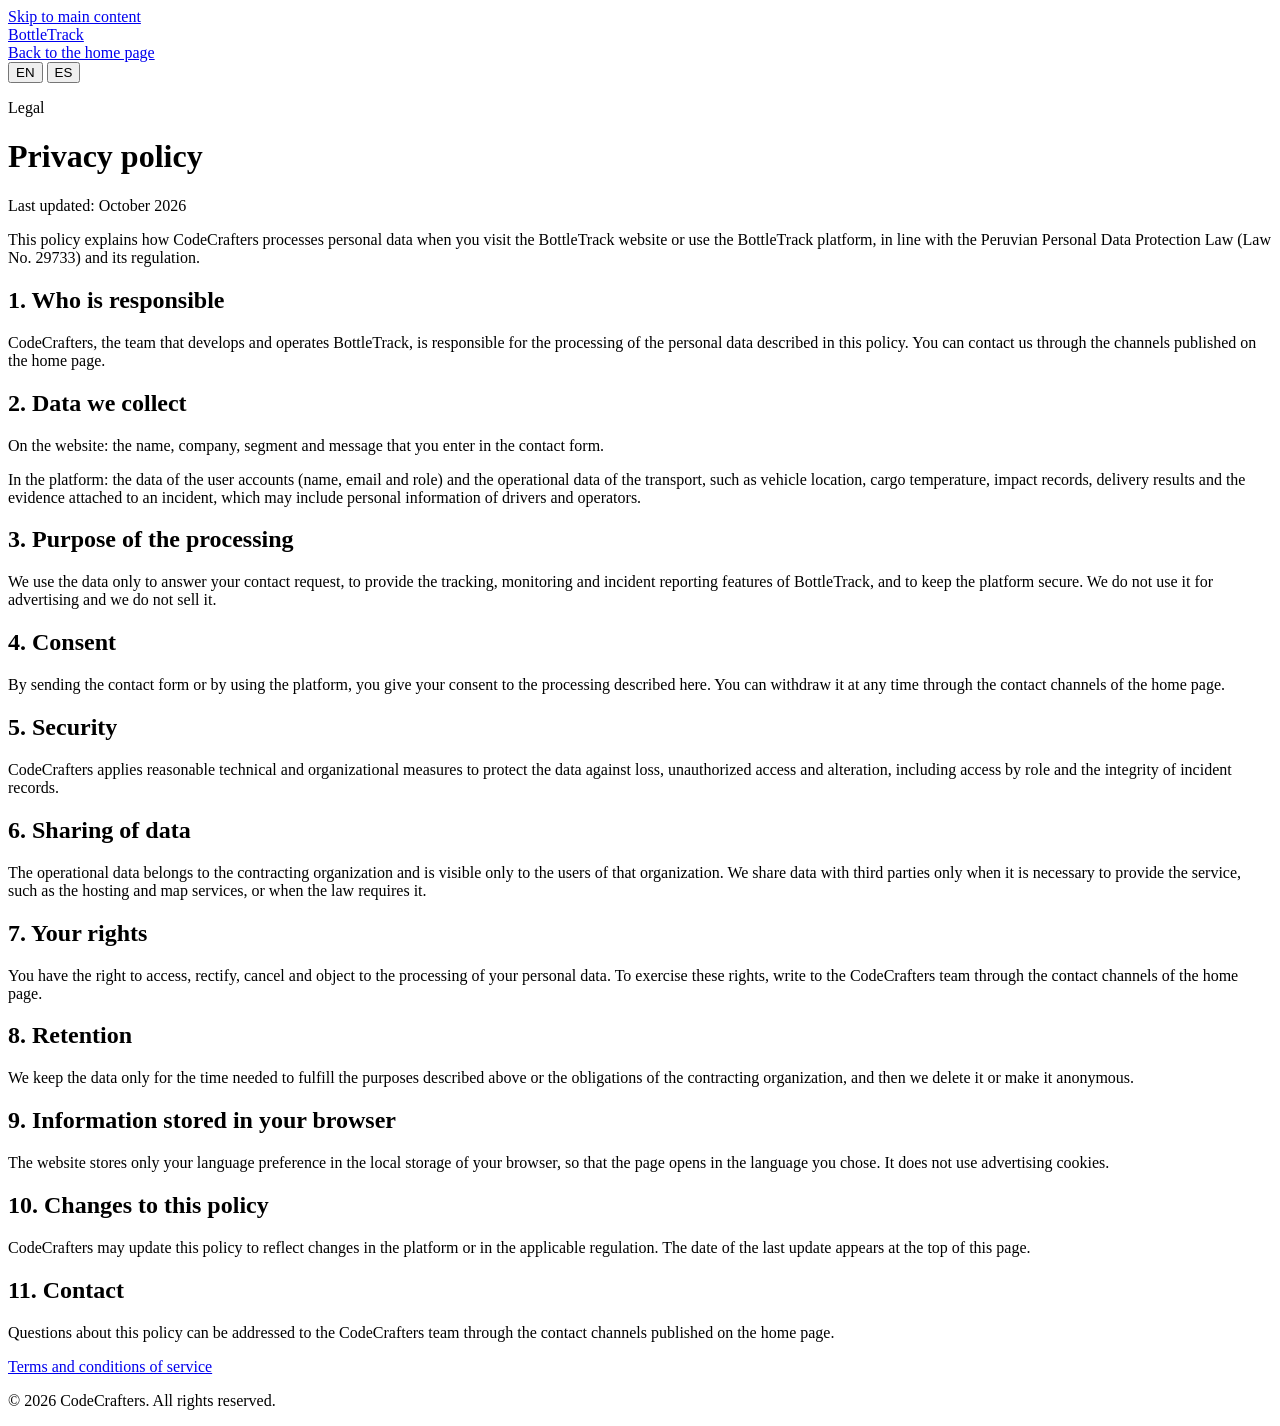
==== privacy-policy.html @ f72e983f "feat(legal): add privacy policy page" ====
<!DOCTYPE html>
<html lang="en">
<head>
    <meta charset="UTF-8">
    <meta name="viewport" content="width=device-width, initial-scale=1.0">
    <link rel="icon" type="image/svg+xml" href="assets/img/favicon.svg">
    <title>Privacy policy | BottleTrack</title>
    <meta name="description" content="Privacy policy of the BottleTrack platform: which personal data CodeCrafters collects, why, and how you can exercise your rights.">
    <meta name="keywords" content="privacy policy, personal data, BottleTrack, CodeCrafters">
    <meta name="author" content="CodeCrafters">
    <link rel="preconnect" href="https://fonts.googleapis.com">
    <link rel="preconnect" href="https://fonts.gstatic.com" crossorigin>
    <link href="https://fonts.googleapis.com/css2?family=Manrope:wght@400;500;600;700&display=swap" rel="stylesheet">
    <link rel="stylesheet" href="assets/css/tokens.css">
    <link rel="stylesheet" href="assets/css/base.css">
    <link rel="stylesheet" href="assets/css/components.css">
    <link rel="stylesheet" href="assets/css/layout.css">
    <link rel="stylesheet" href="assets/css/landing.css">
    <link rel="stylesheet" href="assets/css/legal.css">
</head>
<body>
<a class="skip-link" href="#main" data-i18n="nav.skip">Skip to main content</a>

<header class="site-header">
    <div class="container site-header__inner">
        <a class="brand" href="index.html">
            <span class="brand__mark" aria-hidden="true"></span>
            <span class="brand__name">BottleTrack</span>
        </a>
        <nav class="site-nav" aria-label="Primary">
            <a href="index.html" data-i18n="terms.back">Back to the home page</a>
            <div class="language-switch" role="group" aria-label="Language">
                <button type="button" data-language="en" aria-pressed="true">EN</button>
                <button type="button" data-language="es" aria-pressed="false">ES</button>
            </div>
        </nav>
    </div>
</header>

<main class="container legal" id="main">
    <header class="stack">
        <p class="eyebrow" data-i18n="terms.eyebrow">Legal</p>
        <h1 data-i18n="privacy.title">Privacy policy</h1>
        <p class="muted" data-i18n="privacy.updated">Last updated: October 2026</p>
        <p data-i18n="privacy.intro">This policy explains how CodeCrafters processes personal data when you visit the BottleTrack website or use the BottleTrack platform, in line with the Peruvian Personal Data Protection Law (Law No. 29733) and its regulation.</p>
    </header>

    <section aria-labelledby="controller">
        <h2 id="controller" data-i18n="privacy.controller.title">1. Who is responsible</h2>
        <p data-i18n="privacy.controller.body">CodeCrafters, the team that develops and operates BottleTrack, is responsible for the processing of the personal data described in this policy. You can contact us through the channels published on the home page.</p>
    </section>

    <section aria-labelledby="collected">
        <h2 id="collected" data-i18n="privacy.collected.title">2. Data we collect</h2>
        <p data-i18n="privacy.collected.body1">On the website: the name, company, segment and message that you enter in the contact form.</p>
        <p data-i18n="privacy.collected.body2">In the platform: the data of the user accounts (name, email and role) and the operational data of the transport, such as vehicle location, cargo temperature, impact records, delivery results and the evidence attached to an incident, which may include personal information of drivers and operators.</p>
    </section>

    <section aria-labelledby="purpose">
        <h2 id="purpose" data-i18n="privacy.purpose.title">3. Purpose of the processing</h2>
        <p data-i18n="privacy.purpose.body">We use the data only to answer your contact request, to provide the tracking, monitoring and incident reporting features of BottleTrack, and to keep the platform secure. We do not use it for advertising and we do not sell it.</p>
    </section>

    <section aria-labelledby="consent">
        <h2 id="consent" data-i18n="privacy.consent.title">4. Consent</h2>
        <p data-i18n="privacy.consent.body">By sending the contact form or by using the platform, you give your consent to the processing described here. You can withdraw it at any time through the contact channels of the home page.</p>
    </section>

    <section aria-labelledby="security">
        <h2 id="security" data-i18n="privacy.security.title">5. Security</h2>
        <p data-i18n="privacy.security.body">CodeCrafters applies reasonable technical and organizational measures to protect the data against loss, unauthorized access and alteration, including access by role and the integrity of incident records.</p>
    </section>

    <section aria-labelledby="sharing">
        <h2 id="sharing" data-i18n="privacy.sharing.title">6. Sharing of data</h2>
        <p data-i18n="privacy.sharing.body">The operational data belongs to the contracting organization and is visible only to the users of that organization. We share data with third parties only when it is necessary to provide the service, such as the hosting and map services, or when the law requires it.</p>
    </section>

    <section aria-labelledby="rights">
        <h2 id="rights" data-i18n="privacy.rights.title">7. Your rights</h2>
        <p data-i18n="privacy.rights.body">You have the right to access, rectify, cancel and object to the processing of your personal data. To exercise these rights, write to the CodeCrafters team through the contact channels of the home page.</p>
    </section>

    <section aria-labelledby="retention">
        <h2 id="retention" data-i18n="privacy.retention.title">8. Retention</h2>
        <p data-i18n="privacy.retention.body">We keep the data only for the time needed to fulfill the purposes described above or the obligations of the contracting organization, and then we delete it or make it anonymous.</p>
    </section>

    <section aria-labelledby="storage">
        <h2 id="storage" data-i18n="privacy.storage.title">9. Information stored in your browser</h2>
        <p data-i18n="privacy.storage.body">The website stores only your language preference in the local storage of your browser, so that the page opens in the language you chose. It does not use advertising cookies.</p>
    </section>

    <section aria-labelledby="changes">
        <h2 id="changes" data-i18n="privacy.changes.title">10. Changes to this policy</h2>
        <p data-i18n="privacy.changes.body">CodeCrafters may update this policy to reflect changes in the platform or in the applicable regulation. The date of the last update appears at the top of this page.</p>
    </section>

    <section aria-labelledby="contact">
        <h2 id="contact" data-i18n="privacy.contact.title">11. Contact</h2>
        <p data-i18n="privacy.contact.body">Questions about this policy can be addressed to the CodeCrafters team through the contact channels published on the home page.</p>
    </section>
</main>

<footer class="site-footer">
    <div class="container site-footer__legal">
        <p><a href="terms-of-service.html" data-i18n="footer.terms">Terms and conditions of service</a></p>
        <p data-i18n="footer.copyright">&copy; 2026 CodeCrafters. All rights reserved.</p>
    </div>
</footer>

<script src="assets/js/translations.js"></script>
<script src="assets/js/i18n.js"></script>
</body>
</html>
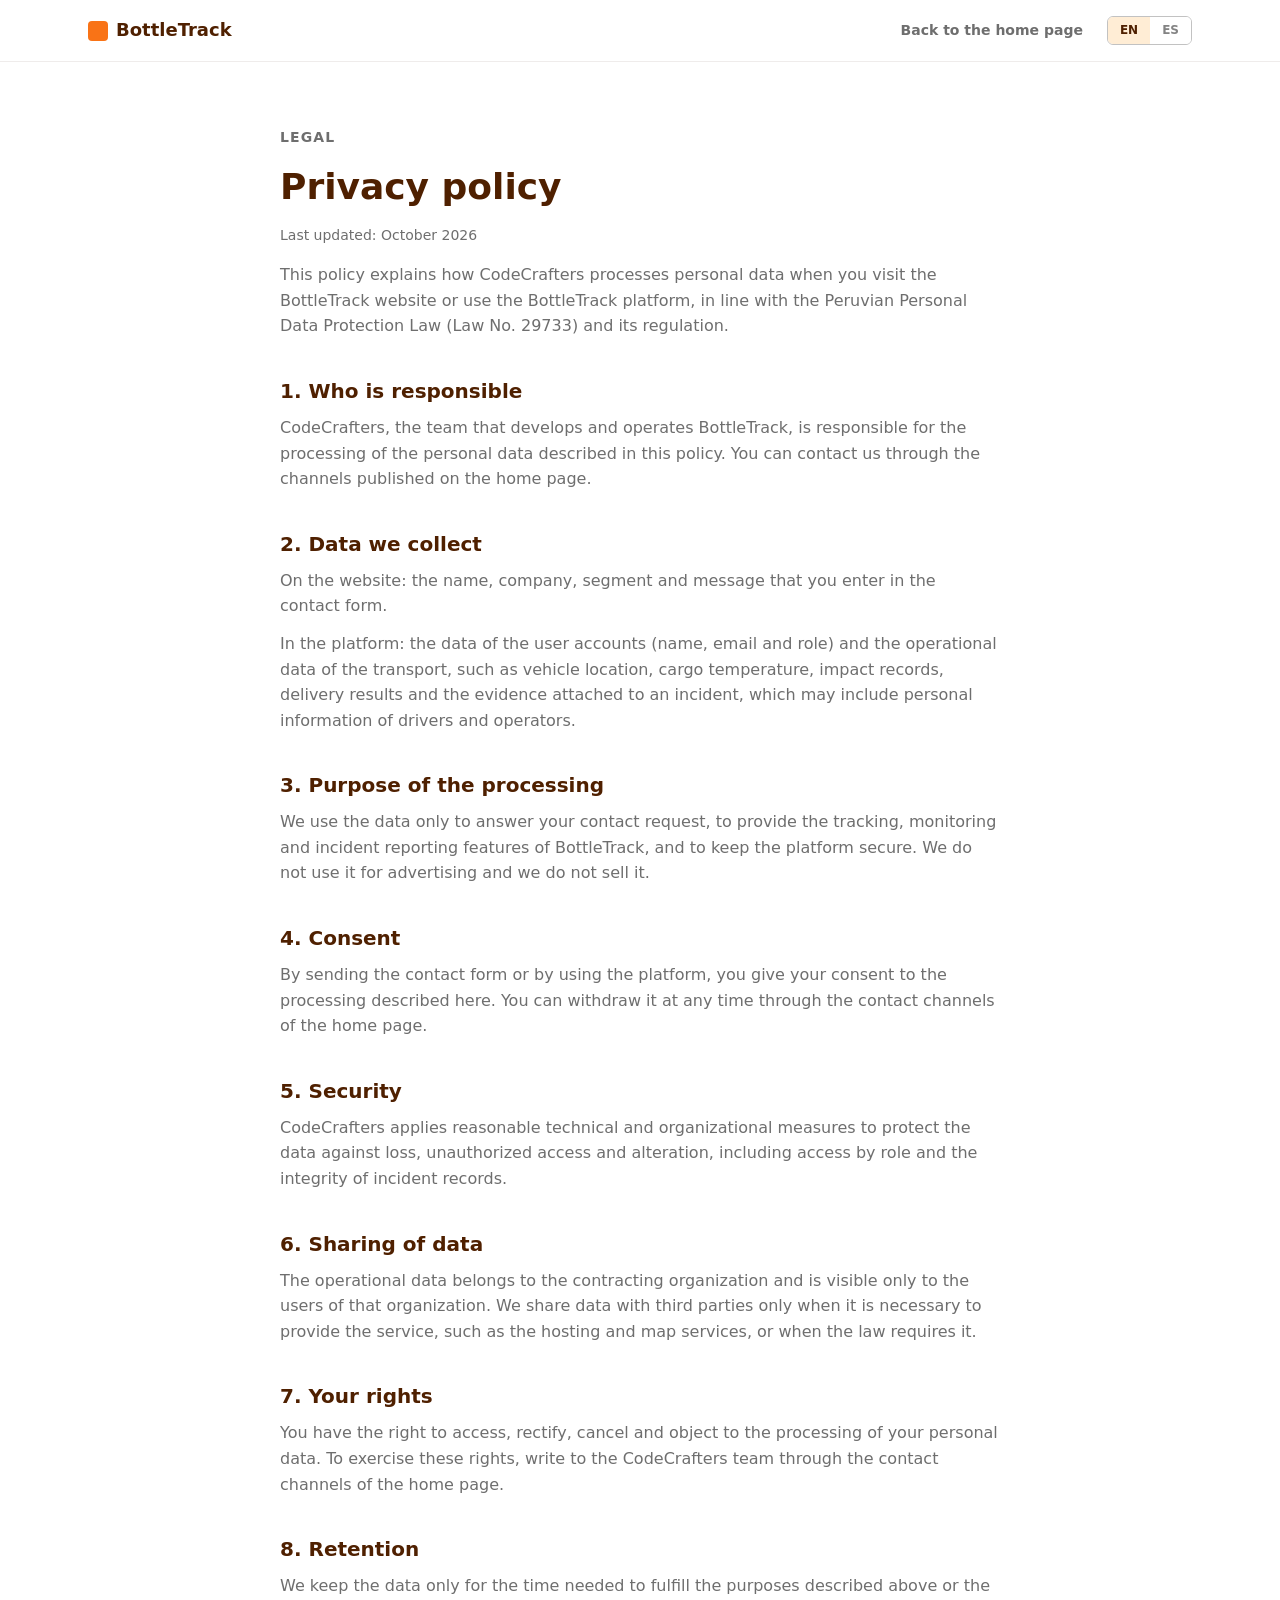
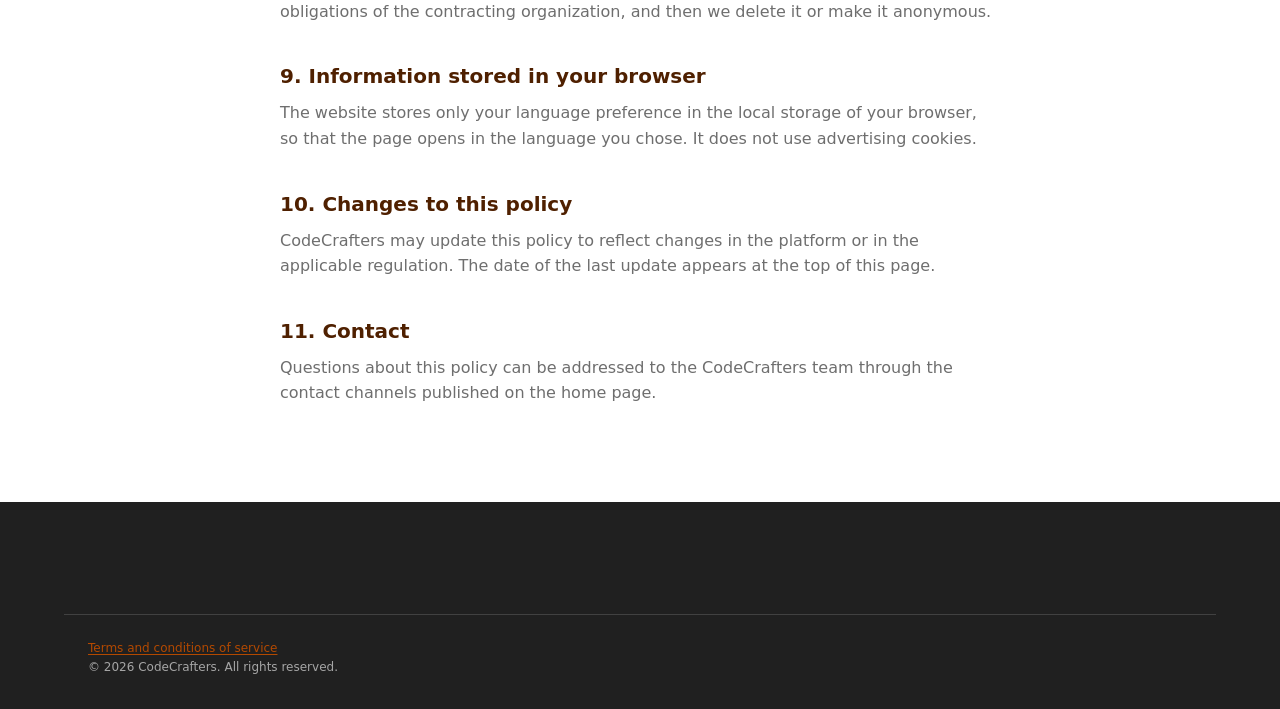
==== commit cb71070e: "refactor(assets): rename asset folders to styles, images and scripts" ====
--- a/privacy-policy.html
+++ b/privacy-policy.html
@@ -3,7 +3,7 @@
 <head>
     <meta charset="UTF-8">
     <meta name="viewport" content="width=device-width, initial-scale=1.0">
-    <link rel="icon" type="image/svg+xml" href="assets/img/favicon.svg">
+    <link rel="icon" type="image/svg+xml" href="assets/images/favicon.svg">
     <title>Privacy policy | BottleTrack</title>
     <meta name="description" content="Privacy policy of the BottleTrack platform: which personal data CodeCrafters collects, why, and how you can exercise your rights.">
     <meta name="keywords" content="privacy policy, personal data, BottleTrack, CodeCrafters">
@@ -11,12 +11,12 @@
     <link rel="preconnect" href="https://fonts.googleapis.com">
     <link rel="preconnect" href="https://fonts.gstatic.com" crossorigin>
     <link href="https://fonts.googleapis.com/css2?family=Manrope:wght@400;500;600;700&display=swap" rel="stylesheet">
-    <link rel="stylesheet" href="assets/css/tokens.css">
-    <link rel="stylesheet" href="assets/css/base.css">
-    <link rel="stylesheet" href="assets/css/components.css">
-    <link rel="stylesheet" href="assets/css/layout.css">
-    <link rel="stylesheet" href="assets/css/landing.css">
-    <link rel="stylesheet" href="assets/css/legal.css">
+    <link rel="stylesheet" href="assets/styles/tokens.css">
+    <link rel="stylesheet" href="assets/styles/base.css">
+    <link rel="stylesheet" href="assets/styles/components.css">
+    <link rel="stylesheet" href="assets/styles/layout.css">
+    <link rel="stylesheet" href="assets/styles/landing.css">
+    <link rel="stylesheet" href="assets/styles/legal.css">
 </head>
 <body>
 <a class="skip-link" href="#main" data-i18n="nav.skip">Skip to main content</a>
@@ -109,7 +109,7 @@
     </div>
 </footer>
 
-<script src="assets/js/translations.js"></script>
-<script src="assets/js/i18n.js"></script>
+<script src="assets/scripts/translations.js"></script>
+<script src="assets/scripts/i18n.js"></script>
 </body>
 </html>
--- a/assets/styles/tokens.css
+++ b/assets/styles/tokens.css
@@ -0,0 +1,105 @@
+:root {
+    --background: #ffffff;
+    --foreground: #303030;
+    --chrome: #202020;
+    --surface: #ffffff;
+    --surface-muted: #f6f2ef;
+
+    --primary: #f97316;
+    --primary-mid: #b34900;
+    --primary-dark: #4f2000;
+    --primary-foreground: #ffffff;
+    --primary-soft: #ffedd5;
+
+    --line: #efeceb;
+    --border: #ded8d3;
+    --control: #c2c2c2;
+    --control-hover: #a3a3a3;
+
+    --danger: #e7000b;
+    --danger-strong: #c10007;
+    --danger-soft: #ffe2e2;
+
+    --warning: #eab308;
+    --warning-strong: #854d0e;
+    --warning-soft: #fef9c3;
+
+    --success: #30b875;
+    --success-strong: #044137;
+    --success-soft: #e0f5eb;
+
+    --info: #155dfc;
+    --info-strong: #1447e6;
+    --info-soft: #dbeafe;
+
+    --disabled: #eae7e5;
+    --disabled-ink: #a09a96;
+
+    --ink-80: color-mix(in srgb, var(--foreground) 80%, transparent);
+    --ink-70: color-mix(in srgb, var(--foreground) 70%, transparent);
+    --ink-60: color-mix(in srgb, var(--foreground) 60%, transparent);
+    --ink-50: color-mix(in srgb, var(--foreground) 50%, transparent);
+    --ink-40: color-mix(in srgb, var(--foreground) 40%, transparent);
+
+    --fill-5: color-mix(in srgb, var(--foreground) 5%, transparent);
+    --fill-10: color-mix(in srgb, var(--foreground) 10%, transparent);
+    --fill-20: color-mix(in srgb, var(--foreground) 20%, transparent);
+    --fill-40: color-mix(in srgb, var(--foreground) 40%, transparent);
+
+    --font-sans: "Manrope", "Segoe UI", system-ui, -apple-system, sans-serif;
+    --font-mono: ui-monospace, "SFMono-Regular", "Cascadia Code", Menlo, monospace;
+
+    --text-2xs: 0.625rem;
+    --text-xs: 0.75rem;
+    --text-sm: 0.875rem;
+    --text-base: 1rem;
+    --text-lg: 1.125rem;
+    --text-xl: 1.25rem;
+    --text-2xl: 1.5rem;
+    --text-3xl: 1.875rem;
+    --text-4xl: 2.25rem;
+    --text-5xl: 3rem;
+
+    --weight-regular: 400;
+    --weight-medium: 500;
+    --weight-semibold: 600;
+    --weight-bold: 700;
+
+    --leading-tight: 1.2;
+    --leading-snug: 1.35;
+    --leading-normal: 1.6;
+
+    --space-1: 0.25rem;
+    --space-2: 0.5rem;
+    --space-3: 0.75rem;
+    --space-4: 1rem;
+    --space-5: 1.25rem;
+    --space-6: 1.5rem;
+    --space-8: 2rem;
+    --space-10: 2.5rem;
+    --space-12: 3rem;
+    --space-16: 4rem;
+    --space-20: 5rem;
+    --space-24: 6rem;
+
+    --radius-sm: 0.25rem;
+    --radius-md: 0.375rem;
+    --radius-lg: 0.625rem;
+    --radius-xl: 1rem;
+    --radius-full: 9999px;
+
+    --shadow-sm: 0 1px 2px color-mix(in srgb, var(--foreground) 8%, transparent);
+    --shadow-md: 0 4px 12px color-mix(in srgb, var(--foreground) 10%, transparent);
+    --shadow-lg: 0 12px 32px color-mix(in srgb, var(--foreground) 14%, transparent);
+
+    --container: 72rem;
+    --transition: 160ms ease;
+}
+
+@media (max-width: 48rem) {
+    :root {
+        --text-5xl: 2.25rem;
+        --text-4xl: 1.875rem;
+        --text-3xl: 1.5rem;
+    }
+}
--- a/assets/styles/base.css
+++ b/assets/styles/base.css
@@ -0,0 +1,174 @@
+*,
+*::before,
+*::after {
+    box-sizing: border-box;
+}
+
+* {
+    margin: 0;
+}
+
+html {
+    -webkit-text-size-adjust: 100%;
+    scroll-behavior: smooth;
+}
+
+body {
+    background: var(--background);
+    color: var(--foreground);
+    font-family: var(--font-sans);
+    font-size: var(--text-base);
+    line-height: var(--leading-normal);
+    -webkit-font-smoothing: antialiased;
+}
+
+img,
+picture,
+svg,
+video {
+    display: block;
+    max-width: 100%;
+    height: auto;
+}
+
+input,
+button,
+textarea,
+select {
+    font: inherit;
+    color: inherit;
+}
+
+h1,
+h2,
+h3,
+h4 {
+    color: var(--primary-dark);
+    font-weight: var(--weight-bold);
+    line-height: var(--leading-tight);
+    text-wrap: balance;
+}
+
+h1 {
+    font-size: var(--text-4xl);
+}
+
+h2 {
+    font-size: var(--text-3xl);
+}
+
+h3 {
+    font-size: var(--text-xl);
+}
+
+h4 {
+    font-size: var(--text-lg);
+}
+
+p {
+    text-wrap: pretty;
+}
+
+a {
+    color: var(--primary-mid);
+    text-underline-offset: 0.2em;
+}
+
+a:hover {
+    color: var(--primary-dark);
+}
+
+code {
+    font-family: var(--font-mono);
+    font-size: var(--text-xs);
+    background: var(--fill-5);
+    padding: 0.1em 0.35em;
+    border-radius: var(--radius-sm);
+}
+
+:focus-visible {
+    outline: 2px solid var(--primary-mid);
+    outline-offset: 2px;
+    border-radius: var(--radius-sm);
+}
+
+.container {
+    width: 100%;
+    max-width: var(--container);
+    margin-inline: auto;
+    padding-inline: var(--space-6);
+}
+
+.section {
+    padding-block: var(--space-20);
+}
+
+.section--muted {
+    background: var(--surface-muted);
+}
+
+.stack {
+    display: flex;
+    flex-direction: column;
+    gap: var(--space-4);
+}
+
+.grid {
+    display: grid;
+    gap: var(--space-4);
+}
+
+.eyebrow {
+    color: var(--primary-mid);
+    font-size: var(--text-sm);
+    font-weight: var(--weight-bold);
+    letter-spacing: 0.08em;
+    text-transform: uppercase;
+}
+
+.lead {
+    color: var(--ink-70);
+    font-size: var(--text-lg);
+    max-width: 60ch;
+}
+
+.muted {
+    color: var(--ink-60);
+    font-size: var(--text-sm);
+}
+
+.divider {
+    height: 1px;
+    background: var(--line);
+    border: 0;
+}
+
+.visually-hidden {
+    position: absolute;
+    width: 1px;
+    height: 1px;
+    padding: 0;
+    overflow: hidden;
+    clip: rect(0 0 0 0);
+    white-space: nowrap;
+    border: 0;
+}
+
+@media (max-width: 48rem) {
+    .section {
+        padding-block: var(--space-12);
+    }
+}
+
+@media (prefers-reduced-motion: reduce) {
+    html {
+        scroll-behavior: auto;
+    }
+
+    *,
+    *::before,
+    *::after {
+        transition-duration: 0.01ms !important;
+        animation-duration: 0.01ms !important;
+    }
+}
--- a/assets/styles/components.css
+++ b/assets/styles/components.css
@@ -0,0 +1,151 @@
+.button {
+    display: inline-flex;
+    align-items: center;
+    justify-content: center;
+    gap: var(--space-2);
+    padding: var(--space-3) var(--space-6);
+    border: 1px solid transparent;
+    border-radius: var(--radius-md);
+    font-size: var(--text-sm);
+    font-weight: var(--weight-bold);
+    text-decoration: none;
+    cursor: pointer;
+    transition: background var(--transition), border-color var(--transition), color var(--transition);
+}
+
+.button--primary {
+    background: var(--primary);
+    color: var(--primary-foreground);
+}
+
+.button--primary:hover {
+    background: var(--primary-mid);
+    color: var(--primary-foreground);
+}
+
+.button--secondary {
+    background: var(--surface);
+    border-color: var(--control);
+    color: var(--primary-dark);
+}
+
+.button--secondary:hover {
+    border-color: var(--control-hover);
+    background: var(--fill-5);
+    color: var(--primary-dark);
+}
+
+.button--ghost {
+    background: transparent;
+    color: var(--primary-mid);
+}
+
+.button--ghost:hover {
+    background: var(--primary-soft);
+    color: var(--primary-dark);
+}
+
+.button:disabled,
+.button[aria-disabled="true"] {
+    background: var(--disabled);
+    border-color: transparent;
+    color: var(--disabled-ink);
+    cursor: not-allowed;
+}
+
+.card {
+    background: var(--surface);
+    border: 1px solid var(--border);
+    border-radius: var(--radius-lg);
+    padding: var(--space-6);
+}
+
+.card--interactive {
+    border-color: var(--control);
+    transition: border-color var(--transition), box-shadow var(--transition);
+}
+
+.card--interactive:hover {
+    border-color: var(--control-hover);
+    box-shadow: var(--shadow-md);
+}
+
+.chip {
+    display: inline-flex;
+    align-items: center;
+    gap: var(--space-2);
+    padding: var(--space-1) var(--space-3);
+    border-radius: var(--radius-full);
+    font-size: var(--text-xs);
+    font-weight: var(--weight-bold);
+}
+
+.chip--danger {
+    background: var(--danger-soft);
+    color: var(--danger-strong);
+}
+
+.chip--warning {
+    background: var(--warning-soft);
+    color: var(--warning-strong);
+}
+
+.chip--success {
+    background: var(--success-soft);
+    color: var(--success-strong);
+}
+
+.chip--info {
+    background: var(--info-soft);
+    color: var(--info-strong);
+}
+
+.field {
+    display: flex;
+    flex-direction: column;
+    gap: var(--space-2);
+}
+
+.field label {
+    font-size: var(--text-sm);
+    font-weight: var(--weight-semibold);
+}
+
+.input {
+    padding: var(--space-3) var(--space-4);
+    background: var(--surface);
+    border: 1px solid var(--control);
+    border-radius: var(--radius-md);
+    font-size: var(--text-sm);
+}
+
+.input:hover {
+    border-color: var(--control-hover);
+}
+
+.input::placeholder {
+    color: var(--ink-40);
+}
+
+.input:disabled {
+    background: var(--disabled);
+    border-color: transparent;
+    color: var(--disabled-ink);
+}
+
+.skip-link {
+    position: absolute;
+    left: var(--space-4);
+    top: calc(var(--space-4) * -6);
+    padding: var(--space-3) var(--space-4);
+    background: var(--primary-dark);
+    color: var(--primary-foreground);
+    border-radius: var(--radius-md);
+    z-index: 100;
+    transition: top var(--transition);
+}
+
+.skip-link:focus {
+    top: var(--space-4);
+    color: var(--primary-foreground);
+}
--- a/assets/styles/layout.css
+++ b/assets/styles/layout.css
@@ -0,0 +1,189 @@
+.site-header {
+    position: sticky;
+    top: 0;
+    z-index: 50;
+    background: color-mix(in srgb, var(--background) 92%, transparent);
+    backdrop-filter: blur(8px);
+    border-bottom: 1px solid var(--line);
+}
+
+.site-header__inner {
+    display: flex;
+    align-items: center;
+    justify-content: space-between;
+    gap: var(--space-4);
+    padding-block: var(--space-4);
+}
+
+.brand {
+    display: inline-flex;
+    align-items: center;
+    gap: var(--space-2);
+    color: var(--primary-dark);
+    font-weight: var(--weight-bold);
+    font-size: var(--text-lg);
+    text-decoration: none;
+}
+
+.brand__mark {
+    width: 1.25rem;
+    height: 1.25rem;
+    border-radius: var(--radius-sm);
+    background: var(--primary);
+}
+
+.brand--inverse {
+    color: var(--primary-foreground);
+}
+
+.site-nav {
+    display: flex;
+    align-items: center;
+    gap: var(--space-6);
+}
+
+.site-nav a {
+    color: var(--ink-70);
+    font-size: var(--text-sm);
+    font-weight: var(--weight-semibold);
+    text-decoration: none;
+}
+
+.site-nav a:hover {
+    color: var(--primary-mid);
+}
+
+.site-nav .button {
+    color: var(--primary-foreground);
+}
+
+.language-switch {
+    display: inline-flex;
+    border: 1px solid var(--control);
+    border-radius: var(--radius-md);
+    overflow: hidden;
+}
+
+.language-switch button {
+    padding: var(--space-1) var(--space-3);
+    background: var(--surface);
+    border: 0;
+    font-size: var(--text-xs);
+    font-weight: var(--weight-bold);
+    color: var(--ink-60);
+    cursor: pointer;
+}
+
+.language-switch button[aria-pressed="true"] {
+    background: var(--primary-soft);
+    color: var(--primary-dark);
+}
+
+.nav-toggle {
+    display: none;
+    width: 2.5rem;
+    height: 2.5rem;
+    align-items: center;
+    justify-content: center;
+    background: var(--surface);
+    border: 1px solid var(--control);
+    border-radius: var(--radius-md);
+    cursor: pointer;
+}
+
+.nav-toggle__bar,
+.nav-toggle__bar::before,
+.nav-toggle__bar::after {
+    display: block;
+    width: 1rem;
+    height: 2px;
+    background: var(--foreground);
+    border-radius: var(--radius-full);
+}
+
+.nav-toggle__bar::before,
+.nav-toggle__bar::after {
+    content: "";
+    position: relative;
+}
+
+.nav-toggle__bar::before {
+    top: -5px;
+}
+
+.nav-toggle__bar::after {
+    top: 3px;
+}
+
+.site-footer {
+    background: var(--chrome);
+    color: var(--background);
+    padding-block: var(--space-16) var(--space-8);
+}
+
+.site-footer__inner {
+    display: flex;
+    flex-wrap: wrap;
+    justify-content: space-between;
+    gap: var(--space-8);
+}
+
+.site-footer__text {
+    color: color-mix(in srgb, var(--background) 70%, transparent);
+    font-size: var(--text-sm);
+    max-width: 34ch;
+}
+
+.site-footer__nav {
+    display: flex;
+    flex-direction: column;
+    gap: var(--space-3);
+}
+
+.site-footer__nav a {
+    color: color-mix(in srgb, var(--background) 80%, transparent);
+    font-size: var(--text-sm);
+    text-decoration: none;
+}
+
+.site-footer__title {
+    color: var(--background);
+    font-size: var(--text-sm);
+    font-weight: var(--weight-semibold);
+}
+
+.site-footer__nav a:hover {
+    color: var(--background);
+}
+
+.site-footer__legal {
+    margin-top: var(--space-12);
+    padding-top: var(--space-6);
+    border-top: 1px solid color-mix(in srgb, var(--background) 15%, transparent);
+    color: color-mix(in srgb, var(--background) 60%, transparent);
+    font-size: var(--text-xs);
+}
+
+@media (max-width: 48rem) {
+    .nav-toggle {
+        display: inline-flex;
+    }
+
+    .site-nav {
+        display: none;
+        position: absolute;
+        left: 0;
+        right: 0;
+        top: 100%;
+        flex-direction: column;
+        align-items: flex-start;
+        gap: var(--space-4);
+        padding: var(--space-5) var(--space-6);
+        background: var(--surface);
+        border-bottom: 1px solid var(--border);
+    }
+
+    .site-nav[data-open="true"] {
+        display: flex;
+    }
+}
--- a/assets/styles/landing.css
+++ b/assets/styles/landing.css
@@ -0,0 +1,452 @@
+.hero {
+    padding-block: var(--space-24) var(--space-20);
+}
+
+.hero__inner {
+    display: grid;
+    grid-template-columns: 1.1fr 0.9fr;
+    align-items: center;
+    gap: var(--space-16);
+}
+
+.hero__copy {
+    display: flex;
+    flex-direction: column;
+    gap: var(--space-5);
+}
+
+.hero__copy h1 {
+    font-size: var(--text-5xl);
+}
+
+.hero__actions {
+    display: flex;
+    flex-wrap: wrap;
+    gap: var(--space-3);
+    margin-top: var(--space-2);
+}
+
+.hero__panel {
+    display: flex;
+    flex-direction: column;
+    gap: var(--space-3);
+}
+
+.panel {
+    display: flex;
+    flex-direction: column;
+    background: var(--surface);
+    border: 1px solid var(--border);
+    border-radius: var(--radius-xl);
+    box-shadow: var(--shadow-lg);
+    padding: var(--space-2) var(--space-5) var(--space-5);
+}
+
+.panel__row {
+    display: flex;
+    align-items: center;
+    justify-content: space-between;
+    gap: var(--space-4);
+    padding-block: var(--space-4);
+}
+
+.panel__row + .panel__row {
+    border-top: 1px solid var(--line);
+}
+
+.panel__label {
+    color: var(--ink-60);
+    font-size: var(--text-sm);
+}
+
+.panel__value {
+    font-weight: var(--weight-bold);
+    color: var(--primary-dark);
+}
+
+.panel__progress {
+    height: 0.5rem;
+    margin-top: var(--space-4);
+    background: var(--fill-10);
+    border-radius: var(--radius-full);
+    overflow: hidden;
+}
+
+.panel__progress span {
+    display: block;
+    height: 100%;
+    background: var(--primary);
+}
+
+.figure-grid,
+.feature-grid,
+.step-list {
+    display: grid;
+    gap: var(--space-4);
+    list-style: none;
+    padding: 0;
+    margin-top: var(--space-4);
+}
+
+.figure-grid,
+.feature-grid {
+    grid-template-columns: repeat(auto-fit, minmax(17rem, 1fr));
+}
+
+.step-list {
+    grid-template-columns: repeat(auto-fit, minmax(15rem, 1fr));
+}
+
+.figure-grid__value {
+    color: var(--primary-dark);
+    font-size: var(--text-xl);
+    font-weight: var(--weight-bold);
+    margin-bottom: var(--space-2);
+}
+
+.feature-grid .card {
+    display: flex;
+    flex-direction: column;
+    gap: var(--space-3);
+}
+
+.feature-grid .button {
+    margin-top: auto;
+    align-self: flex-start;
+}
+
+.check-list {
+    display: flex;
+    flex-direction: column;
+    gap: var(--space-2);
+    list-style: none;
+    padding: 0;
+    font-size: var(--text-sm);
+}
+
+.check-list li {
+    position: relative;
+    padding-left: var(--space-6);
+}
+
+.check-list li::before {
+    content: "";
+    position: absolute;
+    left: 0;
+    top: 0.5em;
+    width: 0.5rem;
+    height: 0.5rem;
+    border-radius: var(--radius-full);
+    background: var(--primary);
+}
+
+.step-list__number {
+    display: inline-flex;
+    align-items: center;
+    justify-content: center;
+    width: 2rem;
+    height: 2rem;
+    margin-bottom: var(--space-3);
+    background: var(--primary-soft);
+    color: var(--primary-dark);
+    border-radius: var(--radius-full);
+    font-weight: var(--weight-bold);
+}
+
+.video-frame {
+    display: flex;
+    align-items: center;
+    justify-content: center;
+    aspect-ratio: 16 / 9;
+    margin-top: var(--space-4);
+    background: var(--surface);
+    border: 1px solid var(--control);
+    border-radius: var(--radius-lg);
+}
+
+.video-frame iframe {
+    width: 100%;
+    height: 100%;
+    border: 0;
+    border-radius: var(--radius-lg);
+}
+
+@media (max-width: 60rem) {
+    .hero__inner {
+        grid-template-columns: 1fr;
+        gap: var(--space-10);
+    }
+}
+
+@media (max-width: 48rem) {
+    .hero {
+        padding-block: var(--space-12);
+    }
+}
+
+/* Modificaciones adicionales solo para BottleTrack */
+
+.product-screenshots {
+    display: grid;
+    grid-template-columns: repeat(2, minmax(0, 1fr));
+    gap: var(--space-5);
+    width: 100%;
+    margin-top: var(--space-4);
+    align-items: start;
+}
+
+.product-screenshots img {
+    display: block;
+    width: 100%;
+    height: auto;
+    max-width: 100%;
+    object-fit: contain;
+    border-radius: var(--radius-lg);
+}
+
+@media (max-width: 48rem) {
+    .product-screenshots {
+        grid-template-columns: 1fr;
+    }
+}
+
+.contact {
+    display: grid;
+    grid-template-columns: repeat(2, minmax(0, 1fr));
+    gap: var(--space-12);
+    align-items: start;
+}
+
+.contact__form {
+    display: flex;
+    flex-direction: column;
+    gap: var(--space-4);
+}
+
+.contact__form .input {
+    width: 100%;
+    font-family: inherit;
+}
+
+.contact__status {
+    color: var(--success-strong);
+    font-size: var(--text-sm);
+    font-weight: var(--weight-semibold);
+}
+
+@media (max-width: 48rem) {
+    .contact {
+        grid-template-columns: 1fr;
+        gap: var(--space-8);
+    }
+}
+
+/* =========================================
+   VIDEO PLACEHOLDERS
+========================================= */
+
+.video-placeholder {
+    min-height: 360px;
+    padding: var(--space-8);
+    background:
+        linear-gradient(
+            135deg,
+            var(--surface-muted),
+            var(--primary-soft)
+        );
+    border: 2px dashed var(--control);
+    text-align: center;
+}
+
+.video-placeholder__content {
+    display: flex;
+    flex-direction: column;
+    align-items: center;
+    justify-content: center;
+    gap: var(--space-3);
+    max-width: 32rem;
+}
+
+.video-placeholder__icon {
+    display: flex;
+    align-items: center;
+    justify-content: center;
+    width: 4rem;
+    height: 4rem;
+    border-radius: var(--radius-full);
+    background: var(--primary);
+    color: white;
+    font-size: 1.5rem;
+}
+
+.video-placeholder__label {
+    display: inline-block;
+    padding: var(--space-2) var(--space-4);
+    border-radius: var(--radius-full);
+    background: var(--primary-soft);
+    color: var(--primary-dark);
+    font-size: var(--text-sm);
+    font-weight: var(--weight-bold);
+}
+
+/* =========================================
+   TEAM SECTION
+========================================= */
+
+.team-grid {
+    display: grid;
+    grid-template-columns: repeat(3, minmax(0, 1fr));
+    gap: var(--space-5);
+    margin-top: var(--space-6);
+}
+
+.team-card {
+    display: flex;
+    flex-direction: column;
+    align-items: center;
+    gap: var(--space-3);
+    text-align: center;
+}
+
+.team-card__avatar {
+    display: flex;
+    align-items: center;
+    justify-content: center;
+    width: 6rem;
+    height: 6rem;
+    border-radius: var(--radius-full);
+    background: var(--primary-soft);
+    color: var(--primary-dark);
+    font-size: var(--text-xl);
+    font-weight: var(--weight-bold);
+}
+
+/* =========================================
+   SUBSCRIPTION PLANS
+========================================= */
+
+.subscription-grid {
+    display: grid;
+    grid-template-columns: repeat(3, minmax(0, 1fr));
+    align-items: stretch;
+    gap: var(--space-5);
+    margin-top: var(--space-6);
+}
+
+.subscription-card {
+    position: relative;
+    display: flex;
+    flex-direction: column;
+    align-items: flex-start;
+    gap: var(--space-4);
+    padding: var(--space-8);
+}
+
+.subscription-card__label {
+    color: var(--primary-mid);
+    font-size: var(--text-sm);
+    font-weight: var(--weight-bold);
+    letter-spacing: 0.08em;
+}
+
+.subscription-card__price {
+    color: var(--primary-dark);
+    font-size: var(--text-2xl);
+    font-weight: var(--weight-bold);
+}
+
+.subscription-card .check-list {
+    margin-block: var(--space-2);
+}
+
+.subscription-card .button {
+    width: 100%;
+    margin-top: auto;
+}
+
+.subscription-card--featured {
+    border: 2px solid var(--primary);
+    box-shadow: var(--shadow-lg);
+}
+
+.subscription-card__badge {
+    position: absolute;
+    top: -0.8rem;
+    right: var(--space-5);
+    padding: var(--space-2) var(--space-3);
+    border-radius: var(--radius-full);
+    background: var(--primary);
+    color: white;
+    font-size: var(--text-xs);
+    font-weight: var(--weight-bold);
+}
+
+.subscription-note {
+    color: var(--ink-60);
+    font-size: var(--text-sm);
+    text-align: center;
+}
+
+@media (max-width: 48rem) {
+    .team-grid,
+    .subscription-grid {
+        grid-template-columns: 1fr;
+    }
+
+    .video-placeholder {
+        min-height: 260px;
+    }
+}
+
+@media (min-width: 48.01rem) and (max-width: 60rem) {
+    .team-grid {
+        grid-template-columns: repeat(2, minmax(0, 1fr));
+    }
+
+    .subscription-grid {
+        grid-template-columns: 1fr;
+    }
+}
+
+/* =========================================
+   TEAM MEMBER PHOTOS
+========================================= */
+
+.team-card__photo {
+    display: block;
+    width: 120px;
+    height: 120px;
+    aspect-ratio: 1 / 1;
+    object-fit: cover;
+    object-position: center 25%;
+    border-radius: 50%;
+    border: 3px solid var(--surface);
+    box-shadow: var(--shadow-md);
+    margin-bottom: var(--space-2);
+}
+
+/* =========================================
+   CENTER LAST TEAM MEMBER
+========================================= */
+
+/* Desktop: center the fourth member */
+.team-grid > .team-card:last-child {
+    grid-column: 2;
+}
+
+/* Tablet: center the fourth member */
+@media (min-width: 48.01rem) and (max-width: 60rem) {
+    .team-grid > .team-card:last-child {
+        grid-column: 1 / -1;
+        width: 50%;
+        justify-self: center;
+    }
+}
+
+/* Mobile: restore normal single-column layout */
+@media (max-width: 48rem) {
+    .team-grid > .team-card:last-child {
+        grid-column: auto;
+        width: 100%;
+    }
+}
--- a/assets/styles/legal.css
+++ b/assets/styles/legal.css
@@ -0,0 +1,33 @@
+.legal {
+    display: flex;
+    flex-direction: column;
+    gap: var(--space-10);
+    max-width: 48rem;
+    padding-block: var(--space-16) var(--space-24);
+}
+
+.legal section {
+    display: flex;
+    flex-direction: column;
+    gap: var(--space-3);
+}
+
+.legal h2 {
+    font-size: var(--text-xl);
+}
+
+.legal p {
+    color: var(--ink-70);
+}
+
+.legal ul {
+    display: flex;
+    flex-direction: column;
+    gap: var(--space-3);
+    padding-left: var(--space-5);
+    color: var(--ink-70);
+}
+
+.legal strong {
+    color: var(--foreground);
+}
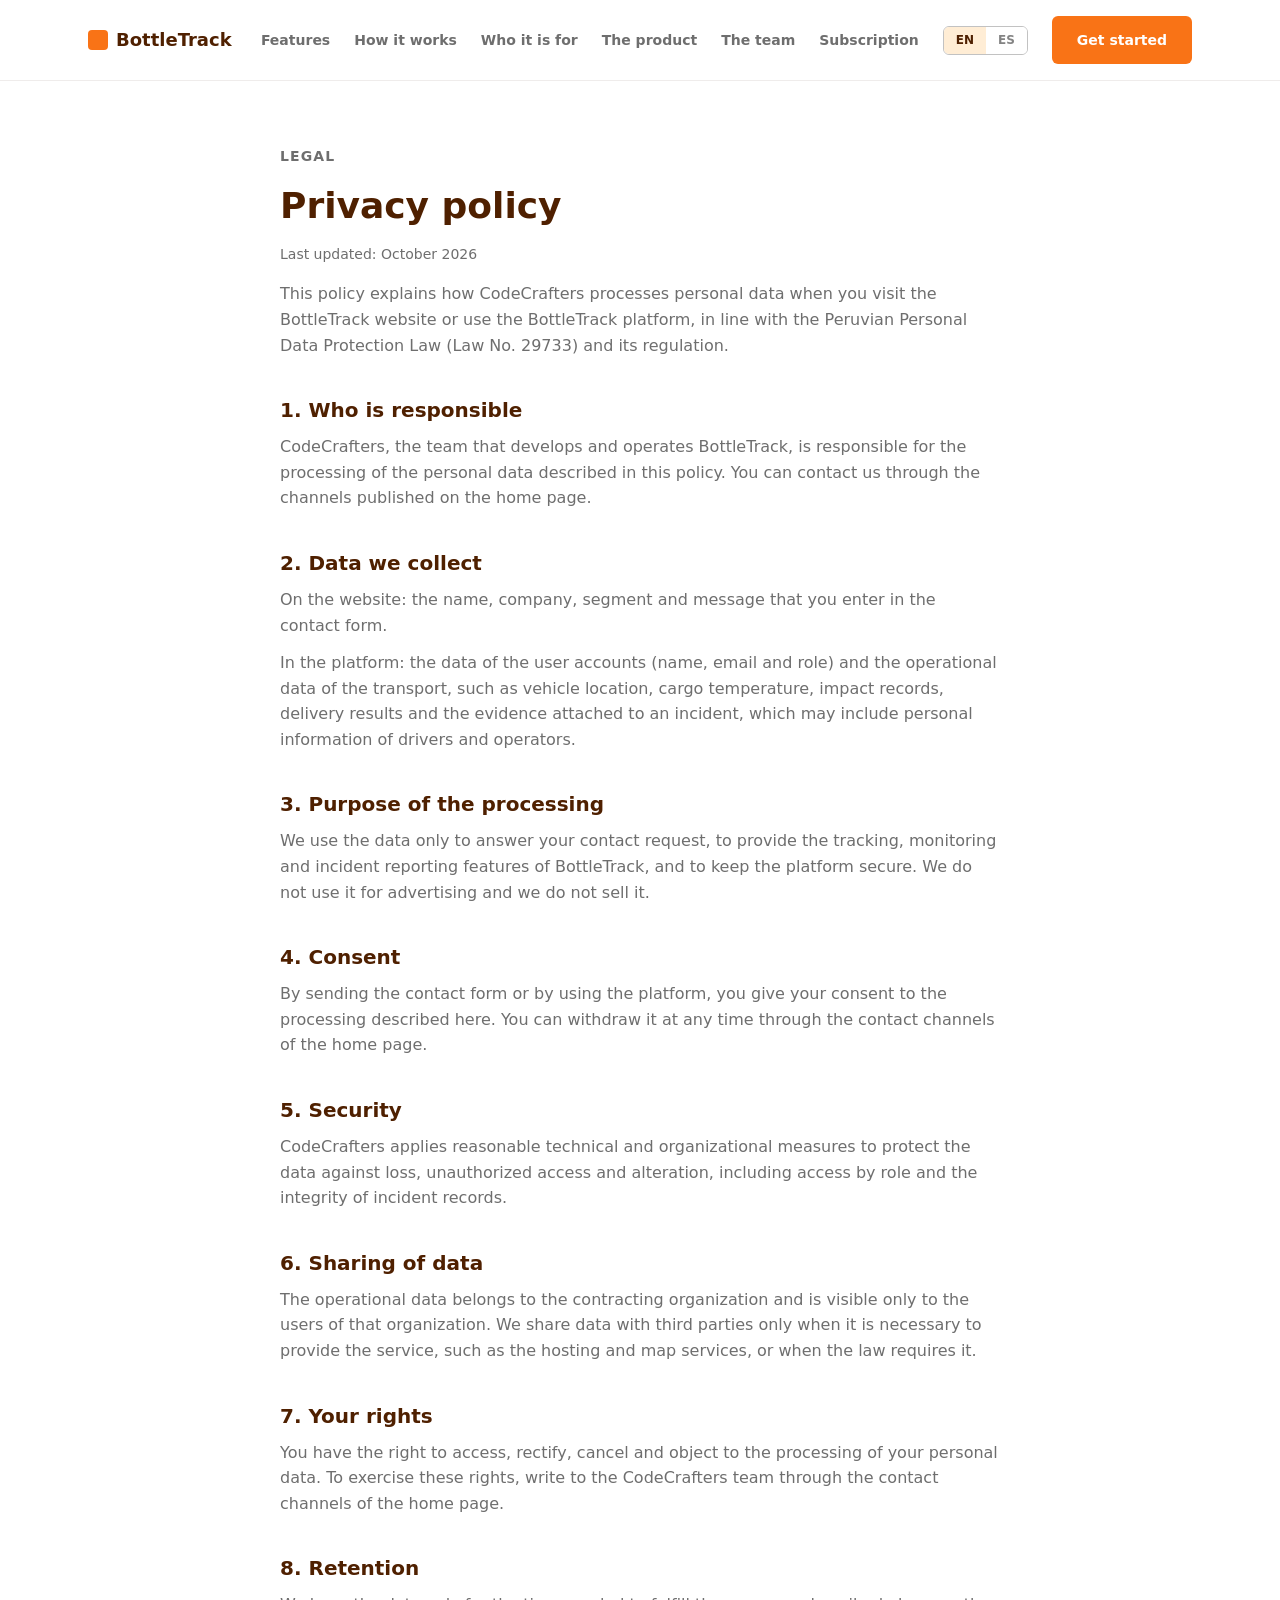
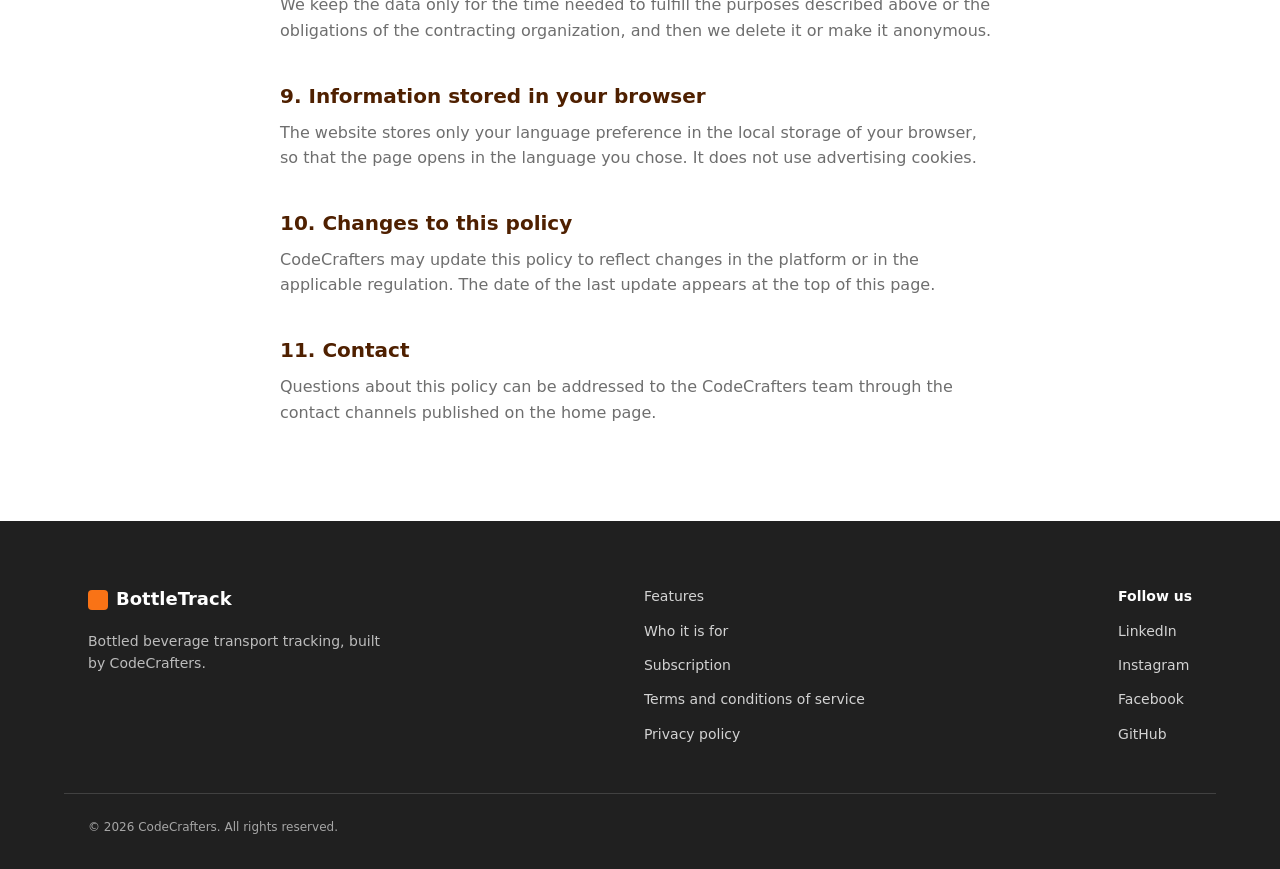
==== commit 3ddc1ff6: "Merge branch 'feature/shared-partials' into develop" ====
--- a/privacy-policy.html
+++ b/privacy-policy.html
@@ -21,21 +21,7 @@
 <body>
 <a class="skip-link" href="#main" data-i18n="nav.skip">Skip to main content</a>
 
-<header class="site-header">
-    <div class="container site-header__inner">
-        <a class="brand" href="index.html">
-            <span class="brand__mark" aria-hidden="true"></span>
-            <span class="brand__name">BottleTrack</span>
-        </a>
-        <nav class="site-nav" aria-label="Primary">
-            <a href="index.html" data-i18n="terms.back">Back to the home page</a>
-            <div class="language-switch" role="group" aria-label="Language">
-                <button type="button" data-language="en" aria-pressed="true">EN</button>
-                <button type="button" data-language="es" aria-pressed="false">ES</button>
-            </div>
-        </nav>
-    </div>
-</header>
+<div data-include="partials/header.html"></div>
 
 <main class="container legal" id="main">
     <header class="stack">
@@ -102,14 +88,11 @@
     </section>
 </main>
 
-<footer class="site-footer">
-    <div class="container site-footer__legal">
-        <p><a href="terms-of-service.html" data-i18n="footer.terms">Terms and conditions of service</a></p>
-        <p data-i18n="footer.copyright">&copy; 2026 CodeCrafters. All rights reserved.</p>
-    </div>
-</footer>
+<div data-include="partials/footer.html"></div>
 
 <script src="assets/scripts/translations.js"></script>
 <script src="assets/scripts/i18n.js"></script>
+<script src="assets/scripts/main.js"></script>
+<script src="assets/scripts/partials.js"></script>
 </body>
 </html>
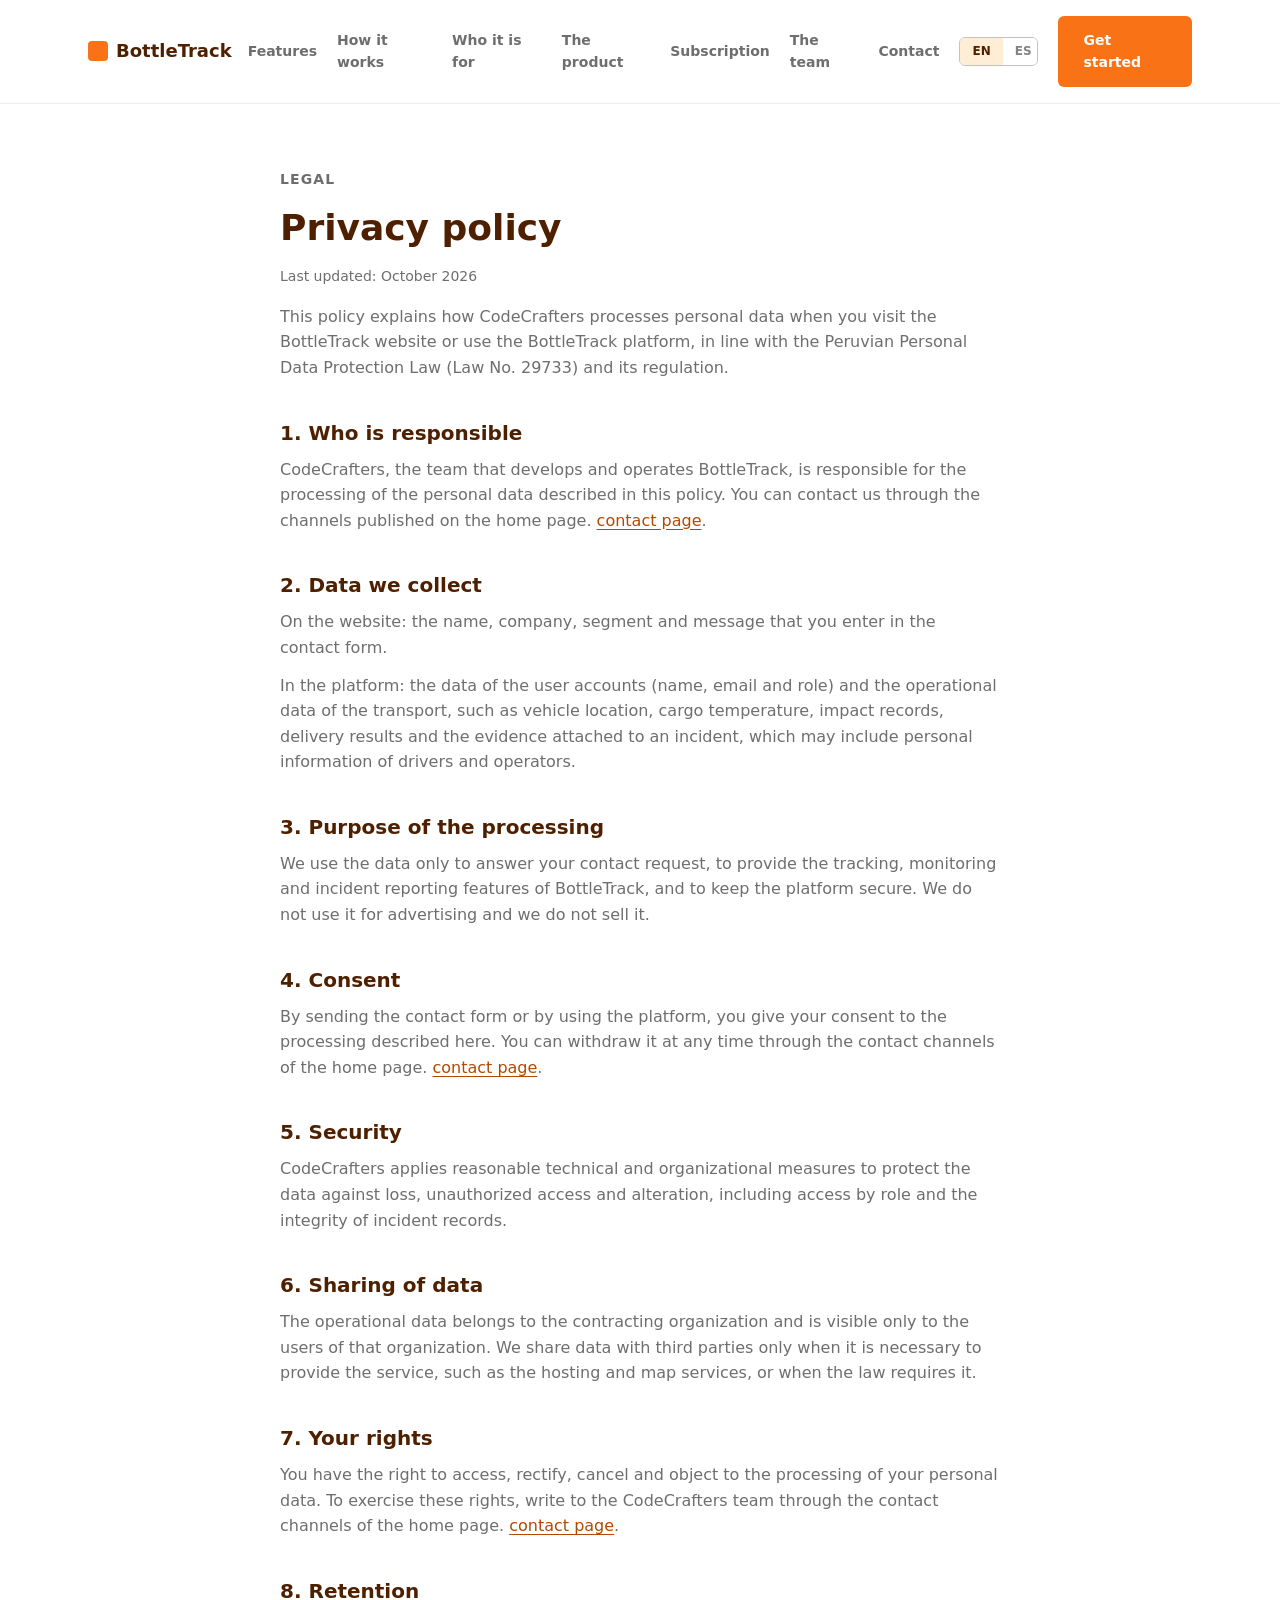
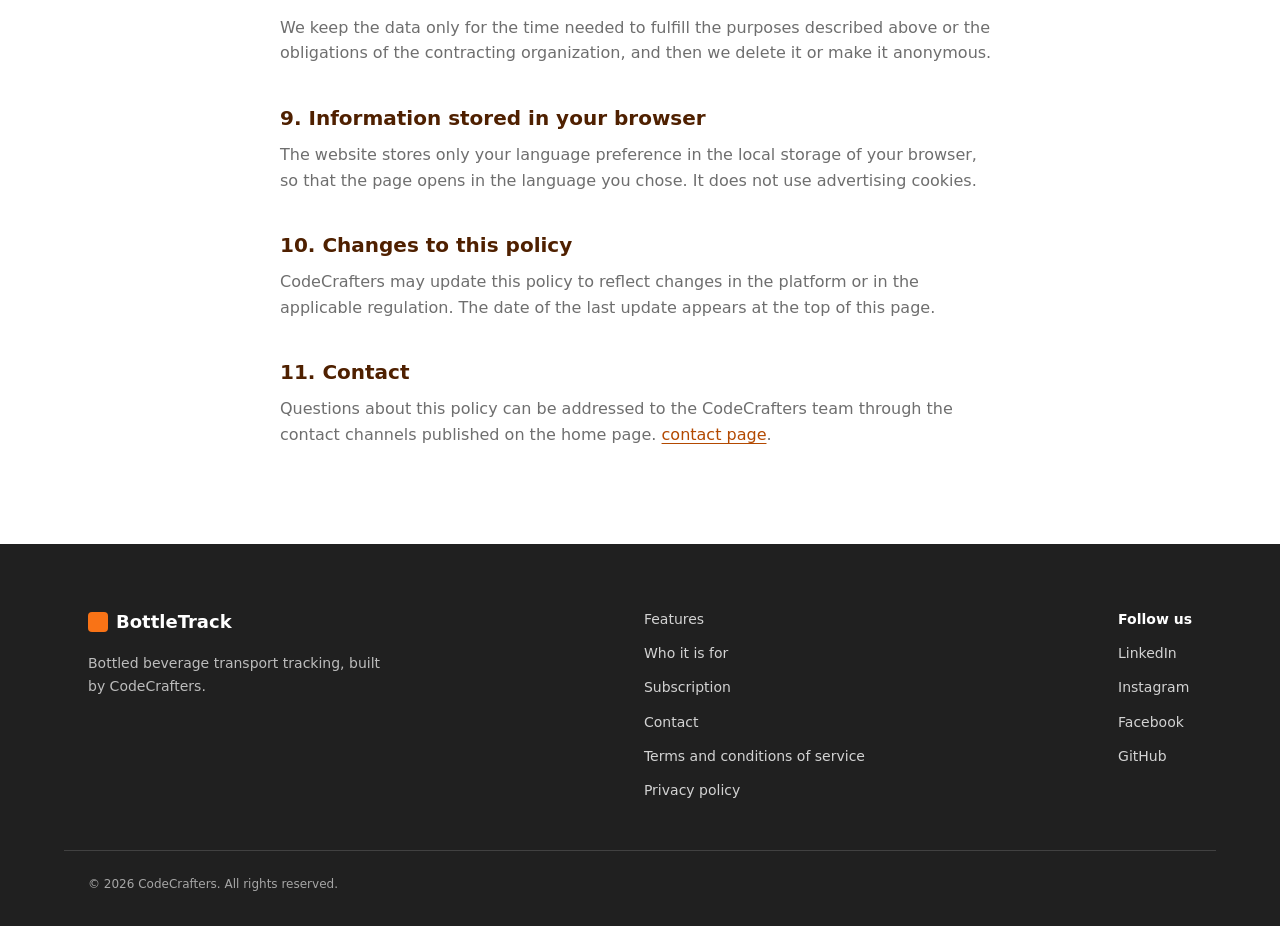
==== commit f1118542: "feat(legal): link the contact page from the legal pages" ====
--- a/privacy-policy.html
+++ b/privacy-policy.html
@@ -33,7 +33,7 @@
 
     <section aria-labelledby="controller">
         <h2 id="controller" data-i18n="privacy.controller.title">1. Who is responsible</h2>
-        <p data-i18n="privacy.controller.body">CodeCrafters, the team that develops and operates BottleTrack, is responsible for the processing of the personal data described in this policy. You can contact us through the channels published on the home page.</p>
+        <p><span data-i18n="privacy.controller.body">CodeCrafters, the team that develops and operates BottleTrack, is responsible for the processing of the personal data described in this policy. You can contact us through the</span> <a href="contact.html" data-i18n="legal.contactPage">contact page</a>.</p>
     </section>
 
     <section aria-labelledby="collected">
@@ -49,7 +49,7 @@
 
     <section aria-labelledby="consent">
         <h2 id="consent" data-i18n="privacy.consent.title">4. Consent</h2>
-        <p data-i18n="privacy.consent.body">By sending the contact form or by using the platform, you give your consent to the processing described here. You can withdraw it at any time through the contact channels of the home page.</p>
+        <p><span data-i18n="privacy.consent.body">By sending the contact form or by using the platform, you give your consent to the processing described here. You can withdraw it at any time through the</span> <a href="contact.html" data-i18n="legal.contactPage">contact page</a>.</p>
     </section>
 
     <section aria-labelledby="security">
@@ -64,7 +64,7 @@
 
     <section aria-labelledby="rights">
         <h2 id="rights" data-i18n="privacy.rights.title">7. Your rights</h2>
-        <p data-i18n="privacy.rights.body">You have the right to access, rectify, cancel and object to the processing of your personal data. To exercise these rights, write to the CodeCrafters team through the contact channels of the home page.</p>
+        <p><span data-i18n="privacy.rights.body">You have the right to access, rectify, cancel and object to the processing of your personal data. To exercise these rights, write to the CodeCrafters team through the</span> <a href="contact.html" data-i18n="legal.contactPage">contact page</a>.</p>
     </section>
 
     <section aria-labelledby="retention">
@@ -84,7 +84,7 @@
 
     <section aria-labelledby="contact">
         <h2 id="contact" data-i18n="privacy.contact.title">11. Contact</h2>
-        <p data-i18n="privacy.contact.body">Questions about this policy can be addressed to the CodeCrafters team through the contact channels published on the home page.</p>
+        <p><span data-i18n="privacy.contact.body">Questions about this policy can be addressed to the CodeCrafters team through the</span> <a href="contact.html" data-i18n="legal.contactPage">contact page</a>.</p>
     </section>
 </main>
 
--- a/assets/styles/layout.css
+++ b/assets/styles/layout.css
@@ -39,7 +39,7 @@
 .site-nav {
     display: flex;
     align-items: center;
-    gap: var(--space-6);
+    gap: var(--space-5);
 }
 
 .site-nav a {
--- a/assets/styles/landing.css
+++ b/assets/styles/landing.css
@@ -450,3 +450,29 @@
         width: 100%;
     }
 }
+
+/* =========================================
+   CLOSING
+   ========================================= */
+
+.closing {
+    background: var(--primary-soft);
+    border-top: 1px solid var(--line);
+}
+
+.closing__inner {
+    display: flex;
+    flex-direction: column;
+    align-items: center;
+    gap: var(--space-5);
+    max-width: 48rem;
+    text-align: center;
+}
+
+.closing__inner h2 {
+    font-size: var(--text-4xl);
+}
+
+.closing__inner .button {
+    margin-top: var(--space-2);
+}
